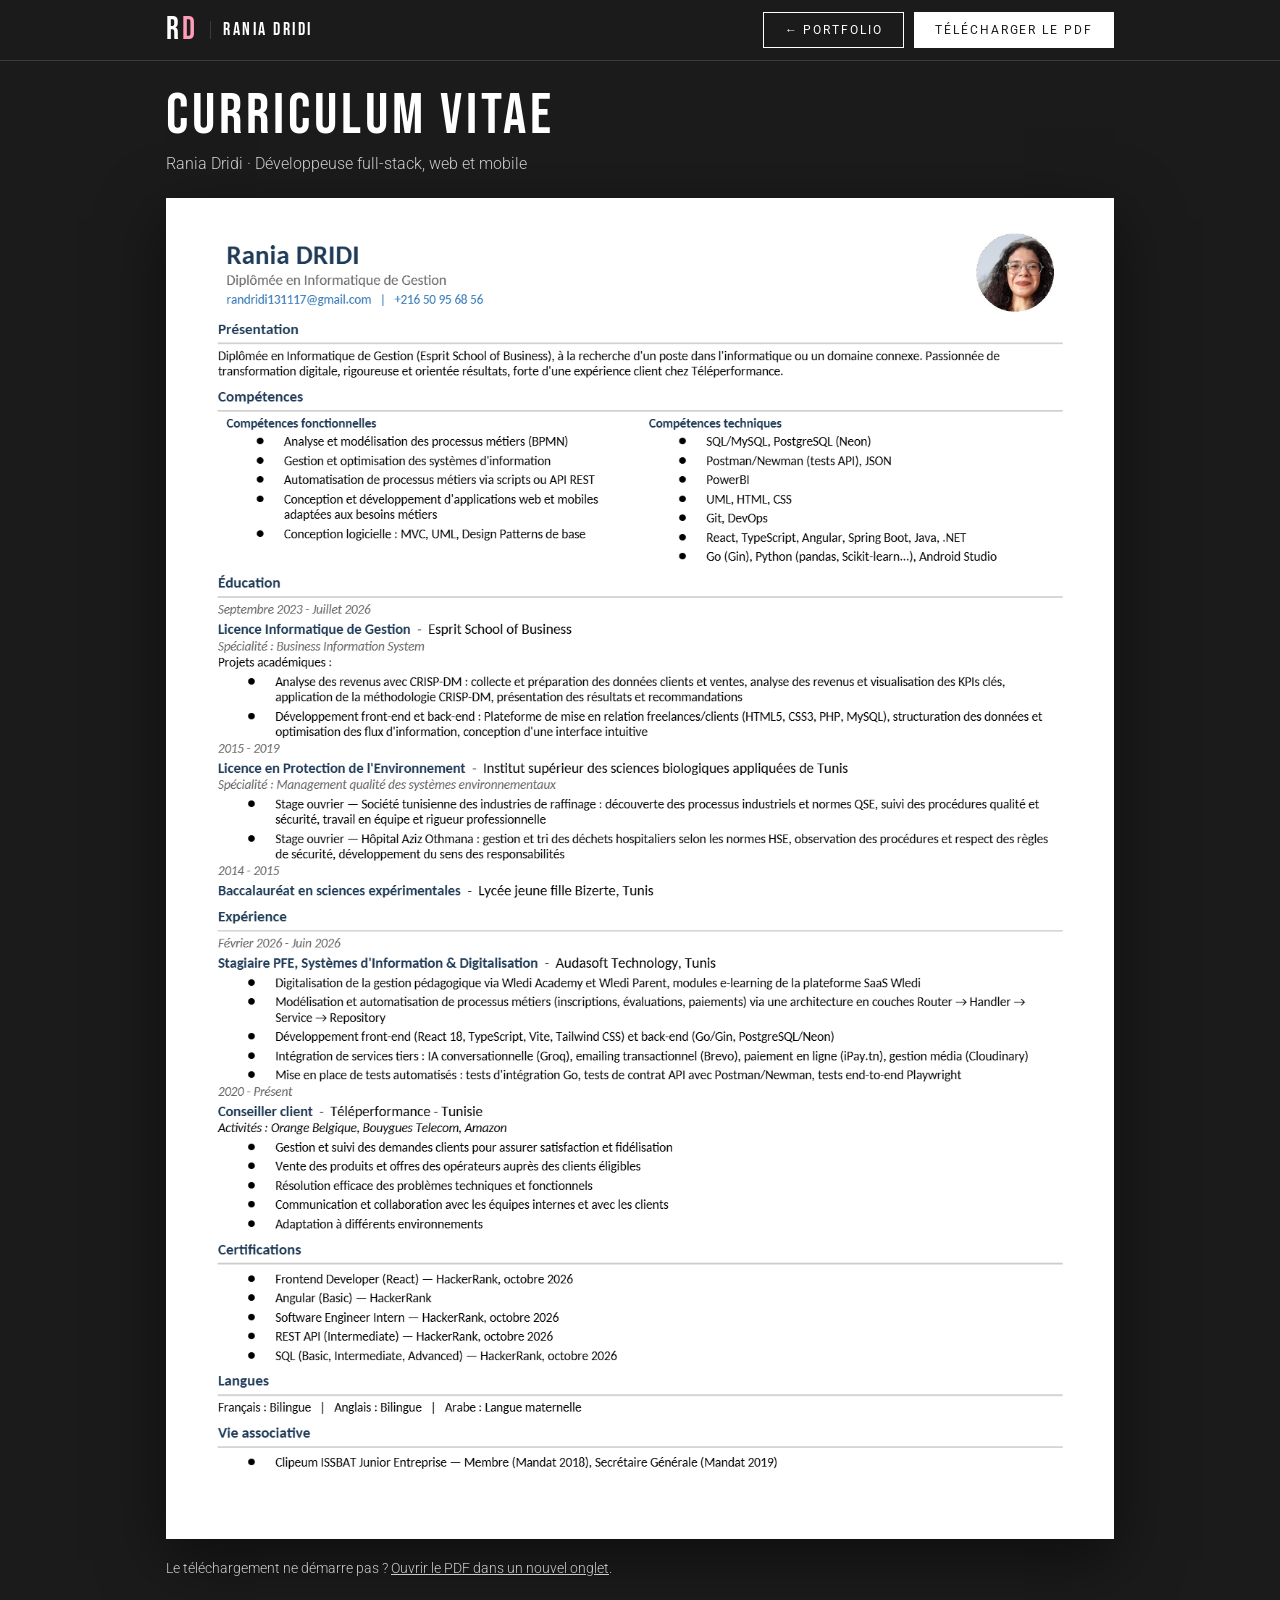
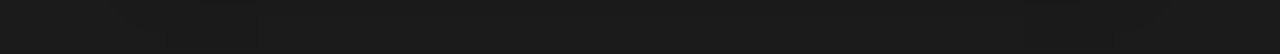
==== cv.html @ 80927a5f "fix: CV lisible sur le site, repli du formulaire simplifie, retrait des certifications et d'une phra" ====
<!doctype html>
<html lang="fr">
<head>
<meta charset="utf-8">
<meta name="viewport" content="width=device-width, initial-scale=1">
<title>CV · Rania Dridi</title>
<meta name="description" content="CV de Rania Dridi, développeuse full-stack.">
<meta name="theme-color" content="#1b1b1b">
<link rel="icon" href="data:image/svg+xml,%3Csvg xmlns='http://www.w3.org/2000/svg' viewBox='0 0 64 64'%3E%3Crect width='64' height='64' fill='%231b1b1b'/%3E%3Ctext x='32' y='44' font-family='Impact,Arial Narrow,sans-serif' font-size='34' text-anchor='middle' fill='%23ff9db8'%3ERD%3C/text%3E%3C/svg%3E">
<link rel="preconnect" href="https://fonts.googleapis.com">
<link rel="preconnect" href="https://fonts.gstatic.com" crossorigin>
<link href="https://fonts.googleapis.com/css2?family=Bebas+Neue&family=Roboto:wght@300;400;500&display=swap" rel="stylesheet">
<style>
:root{--bg:#1b1b1b;--line:#3b3b3b;--soft:#cccccc;--accent:#ff9db8}
*{box-sizing:border-box}
body{margin:0;background:var(--bg);color:#fff;font:300 16px/1.6 Roboto,system-ui,-apple-system,"Segoe UI",sans-serif}
a{color:inherit}
header{position:sticky;top:0;z-index:5;background:var(--bg);border-bottom:1px solid var(--line)}
.bar{max-width:980px;margin:0 auto;padding:12px 16px;display:flex;align-items:center;justify-content:space-between;gap:12px;flex-wrap:wrap}
.logo{display:flex;align-items:center;text-decoration:none;font:400 2rem/1 "Bebas Neue",sans-serif;letter-spacing:.1em}
.logo b{color:var(--accent);font-weight:400}
.logo span{font-size:1.1rem;letter-spacing:.14em;margin-left:12px;padding-left:12px;border-left:1px solid var(--line)}
.actions{display:flex;gap:10px;flex-wrap:wrap}
.btn{display:inline-block;padding:10px 20px;border:1px solid #fff;color:#fff;background:transparent;text-decoration:none;text-transform:uppercase;letter-spacing:.16em;font:400 .76rem Roboto,sans-serif}
.btn:hover{background:#fff;color:var(--bg)}
.btn.fill{background:#fff;color:var(--bg)}
.btn.fill:hover{background:var(--accent);border-color:var(--accent)}
main{max-width:980px;margin:0 auto;padding:26px 16px 60px}
h1{font:400 clamp(2.2rem,6vw,3.6rem)/1 "Bebas Neue",sans-serif;letter-spacing:.07em;margin:0 0 6px}
.sub{color:var(--soft);margin:0 0 22px}
.page{display:block;width:100%;height:auto;background:#fff;box-shadow:0 20px 60px rgba(0,0,0,.5)}
.note{color:var(--soft);font-size:.88rem;margin-top:18px}
@media (prefers-reduced-motion:no-preference){a,.btn{transition:background-color .15s,color .15s}}
</style>
</head>
<body>
<header><div class="bar">
  <a class="logo" href="./" aria-label="Retour au portfolio">R<b>D</b><span>Rania Dridi</span></a>
  <div class="actions">
    <a class="btn" href="./">← Portfolio</a>
    <a class="btn fill" href="cv-rania-dridi.pdf" download="CV-Rania-Dridi.pdf">Télécharger le PDF</a>
  </div>
</div></header>
<main>
  <h1>Curriculum vitae</h1>
  <p class="sub">Rania Dridi · Développeuse full-stack, web et mobile</p>
  <img class="page" src="assets/cv-1.png" alt="CV de Rania Dridi : présentation, compétences, formation, expérience, langues">
  <p class="note">Le téléchargement ne démarre pas ? <a href="cv-rania-dridi.pdf" target="_blank" rel="noopener">Ouvrir le PDF dans un nouvel onglet</a>.</p>
</main>
</body>
</html>
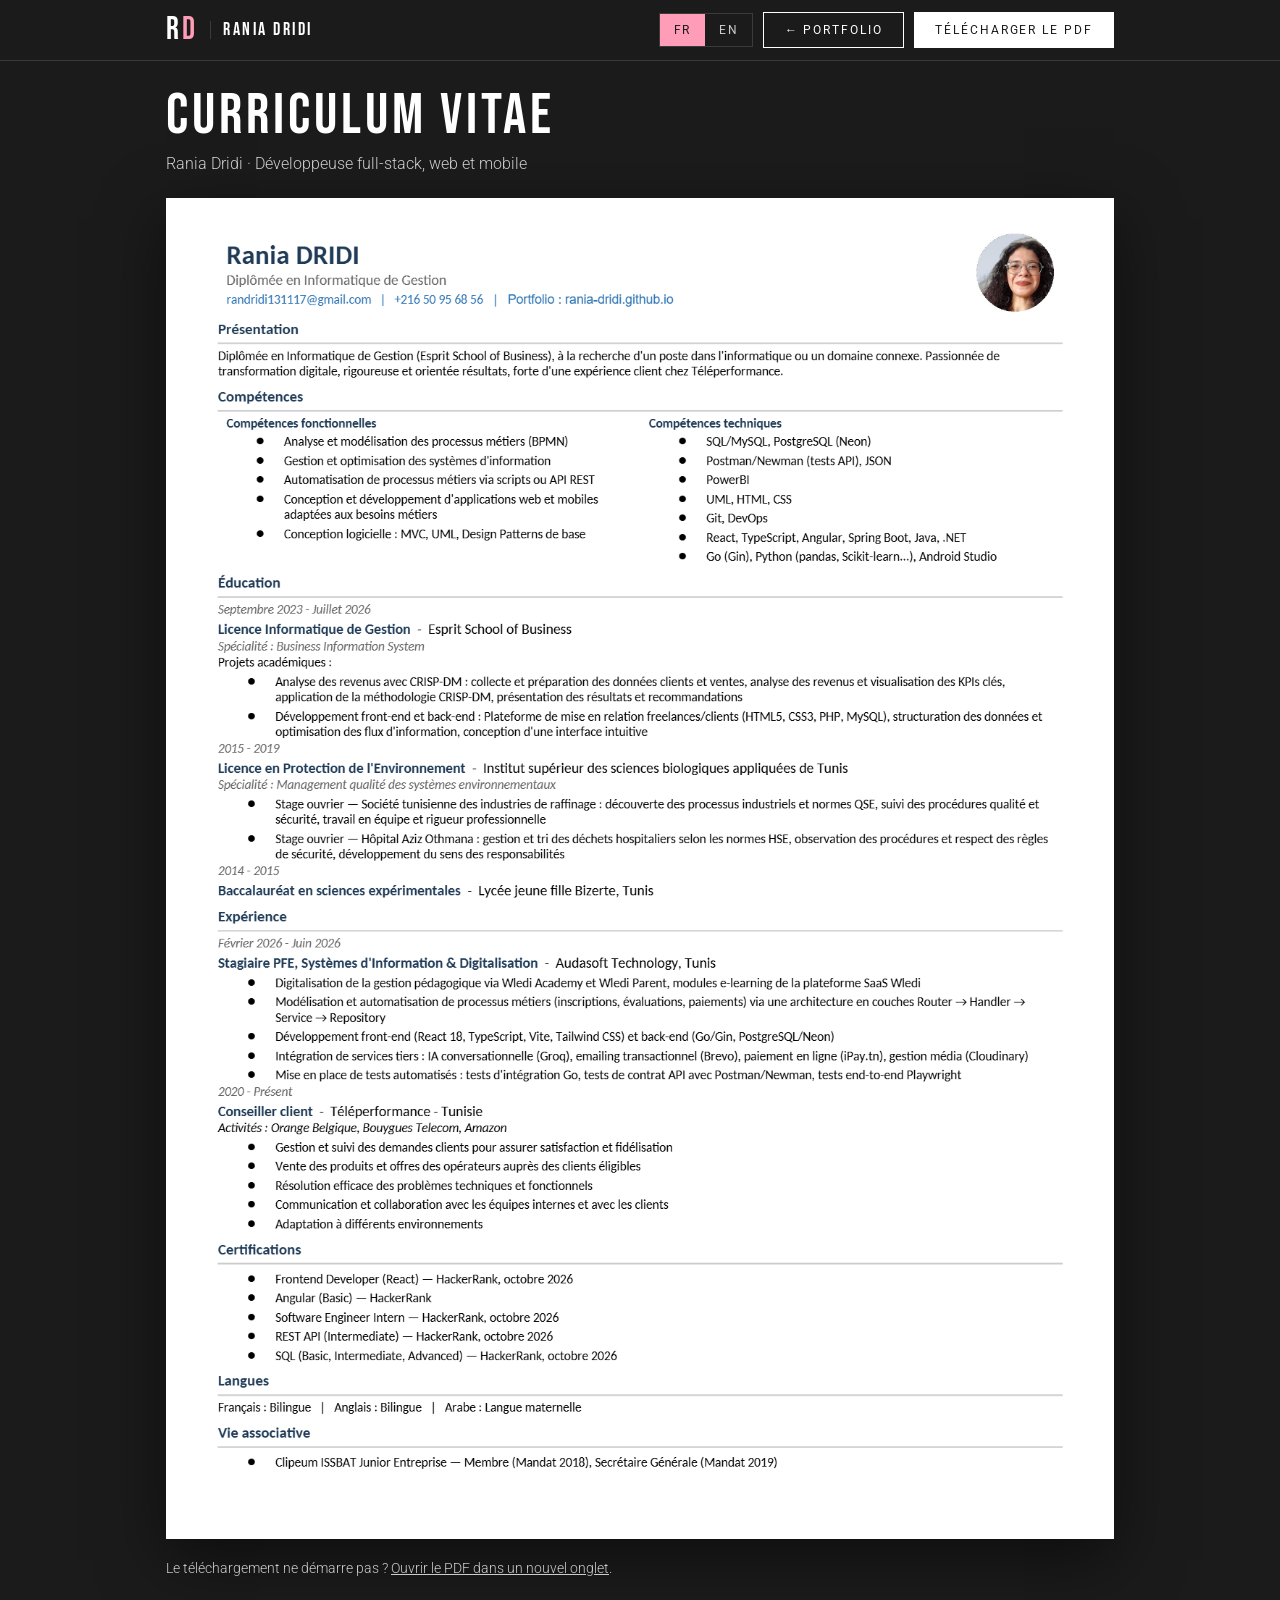
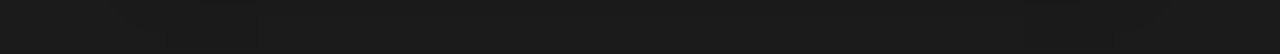
==== commit cc14e075: "feat: CV en anglais (meme mise en page), selecteur FR/EN sur la page CV" ====
--- a/cv.html
+++ b/cv.html
@@ -4,7 +4,7 @@
 <meta charset="utf-8">
 <meta name="viewport" content="width=device-width, initial-scale=1">
 <title>CV · Rania Dridi</title>
-<meta name="description" content="CV de Rania Dridi, développeuse full-stack.">
+<meta name="description" content="CV de Rania Dridi, développeuse full-stack. Resume of Rania Dridi, full-stack developer.">
 <meta name="theme-color" content="#1b1b1b">
 <link rel="icon" href="data:image/svg+xml,%3Csvg xmlns='http://www.w3.org/2000/svg' viewBox='0 0 64 64'%3E%3Crect width='64' height='64' fill='%231b1b1b'/%3E%3Ctext x='32' y='44' font-family='Impact,Arial Narrow,sans-serif' font-size='34' text-anchor='middle' fill='%23ff9db8'%3ERD%3C/text%3E%3C/svg%3E">
 <link rel="preconnect" href="https://fonts.googleapis.com">
@@ -20,11 +20,14 @@
 .logo{display:flex;align-items:center;text-decoration:none;font:400 2rem/1 "Bebas Neue",sans-serif;letter-spacing:.1em}
 .logo b{color:var(--accent);font-weight:400}
 .logo span{font-size:1.1rem;letter-spacing:.14em;margin-left:12px;padding-left:12px;border-left:1px solid var(--line)}
-.actions{display:flex;gap:10px;flex-wrap:wrap}
-.btn{display:inline-block;padding:10px 20px;border:1px solid #fff;color:#fff;background:transparent;text-decoration:none;text-transform:uppercase;letter-spacing:.16em;font:400 .76rem Roboto,sans-serif}
+.actions{display:flex;gap:10px;flex-wrap:wrap;align-items:center}
+.btn{display:inline-block;padding:10px 20px;border:1px solid #fff;color:#fff;background:transparent;text-decoration:none;text-transform:uppercase;letter-spacing:.16em;font:400 .76rem Roboto,sans-serif;cursor:pointer}
 .btn:hover{background:#fff;color:var(--bg)}
 .btn.fill{background:#fff;color:var(--bg)}
 .btn.fill:hover{background:var(--accent);border-color:var(--accent)}
+.seg{display:inline-flex;border:1px solid var(--line)}
+.seg button{background:transparent;border:0;color:var(--soft);padding:9px 14px;font:400 .76rem Roboto,sans-serif;letter-spacing:.14em;cursor:pointer}
+.seg button[aria-pressed=true]{background:var(--accent);color:#1b1b1b}
 main{max-width:980px;margin:0 auto;padding:26px 16px 60px}
 h1{font:400 clamp(2.2rem,6vw,3.6rem)/1 "Bebas Neue",sans-serif;letter-spacing:.07em;margin:0 0 6px}
 .sub{color:var(--soft);margin:0 0 22px}
@@ -35,17 +38,47 @@
 </head>
 <body>
 <header><div class="bar">
-  <a class="logo" href="./" aria-label="Retour au portfolio">R<b>D</b><span>Rania Dridi</span></a>
+  <a class="logo" href="./" aria-label="Rania Dridi">R<b>D</b><span>Rania Dridi</span></a>
   <div class="actions">
-    <a class="btn" href="./">← Portfolio</a>
-    <a class="btn fill" href="cv-rania-dridi.pdf" download="CV-Rania-Dridi.pdf">Télécharger le PDF</a>
+    <div class="seg" role="group" aria-label="Langue du CV"><button type="button" id="bFr" aria-pressed="true">FR</button><button type="button" id="bEn" aria-pressed="false">EN</button></div>
+    <a class="btn" href="./" id="back">← Portfolio</a>
+    <a class="btn fill" id="dl" href="cv-rania-dridi.pdf" download="CV-Rania-Dridi.pdf">Télécharger le PDF</a>
   </div>
 </div></header>
 <main>
-  <h1>Curriculum vitae</h1>
-  <p class="sub">Rania Dridi · Développeuse full-stack, web et mobile</p>
-  <img class="page" src="assets/cv-1.png" alt="CV de Rania Dridi : présentation, compétences, formation, expérience, langues">
-  <p class="note">Le téléchargement ne démarre pas ? <a href="cv-rania-dridi.pdf" target="_blank" rel="noopener">Ouvrir le PDF dans un nouvel onglet</a>.</p>
+  <h1 id="h">Curriculum vitae</h1>
+  <p class="sub" id="sub">Rania Dridi · Développeuse full-stack, web et mobile</p>
+  <img class="page" id="img" src="assets/cv-1.png" alt="CV de Rania Dridi : présentation, compétences, formation, expérience, langues">
+  <p class="note" id="note">Le téléchargement ne démarre pas ? <a id="open" href="cv-rania-dridi.pdf" target="_blank" rel="noopener">Ouvrir le PDF dans un nouvel onglet</a>.</p>
 </main>
+<script>
+(function () {
+  var T = {
+    fr: { h: 'Curriculum vitae', sub: 'Rania Dridi · Développeuse full-stack, web et mobile', dl: 'Télécharger le PDF', file: 'CV-Rania-Dridi-FR.pdf', pdf: 'cv-rania-dridi.pdf', img: 'assets/cv-1.png',
+          alt: 'CV de Rania Dridi : présentation, compétences, formation, expérience, langues', note: 'Le téléchargement ne démarre pas ? <a id="open" href="cv-rania-dridi.pdf" target="_blank" rel="noopener">Ouvrir le PDF dans un nouvel onglet</a>.', back: '← Portfolio', title: 'CV · Rania Dridi' },
+    en: { h: 'Resume', sub: 'Rania Dridi · Full-stack developer, web and mobile', dl: 'Download PDF', file: 'CV-Rania-Dridi-EN.pdf', pdf: 'cv-rania-dridi-en.pdf', img: 'assets/cv-en-1.png',
+          alt: 'Resume of Rania Dridi: profile, skills, education, experience, languages', note: 'Download not starting? <a id="open" href="cv-rania-dridi-en.pdf" target="_blank" rel="noopener">Open the PDF in a new tab</a>.', back: '← Portfolio', title: 'Resume · Rania Dridi' }
+  };
+  var q = (location.search.match(/[?&]lang=(fr|en)/) || [])[1];
+  var saved = null; try { saved = localStorage.getItem('lang'); } catch (e) {}
+  var lang = q || (saved === 'en' ? 'en' : 'fr');
+  function apply(l) {
+    var t = T[l]; lang = l;
+    document.documentElement.lang = l;
+    document.title = t.title;
+    document.getElementById('h').textContent = t.h;
+    document.getElementById('sub').textContent = t.sub;
+    var img = document.getElementById('img'); img.src = t.img; img.alt = t.alt;
+    var dl = document.getElementById('dl'); dl.href = t.pdf; dl.setAttribute('download', t.file); dl.textContent = t.dl;
+    document.getElementById('note').innerHTML = t.note;
+    document.getElementById('back').textContent = t.back;
+    document.getElementById('bFr').setAttribute('aria-pressed', l === 'fr');
+    document.getElementById('bEn').setAttribute('aria-pressed', l === 'en');
+  }
+  document.getElementById('bFr').onclick = function () { apply('fr'); };
+  document.getElementById('bEn').onclick = function () { apply('en'); };
+  apply(lang);
+})();
+</script>
 </body>
 </html>
